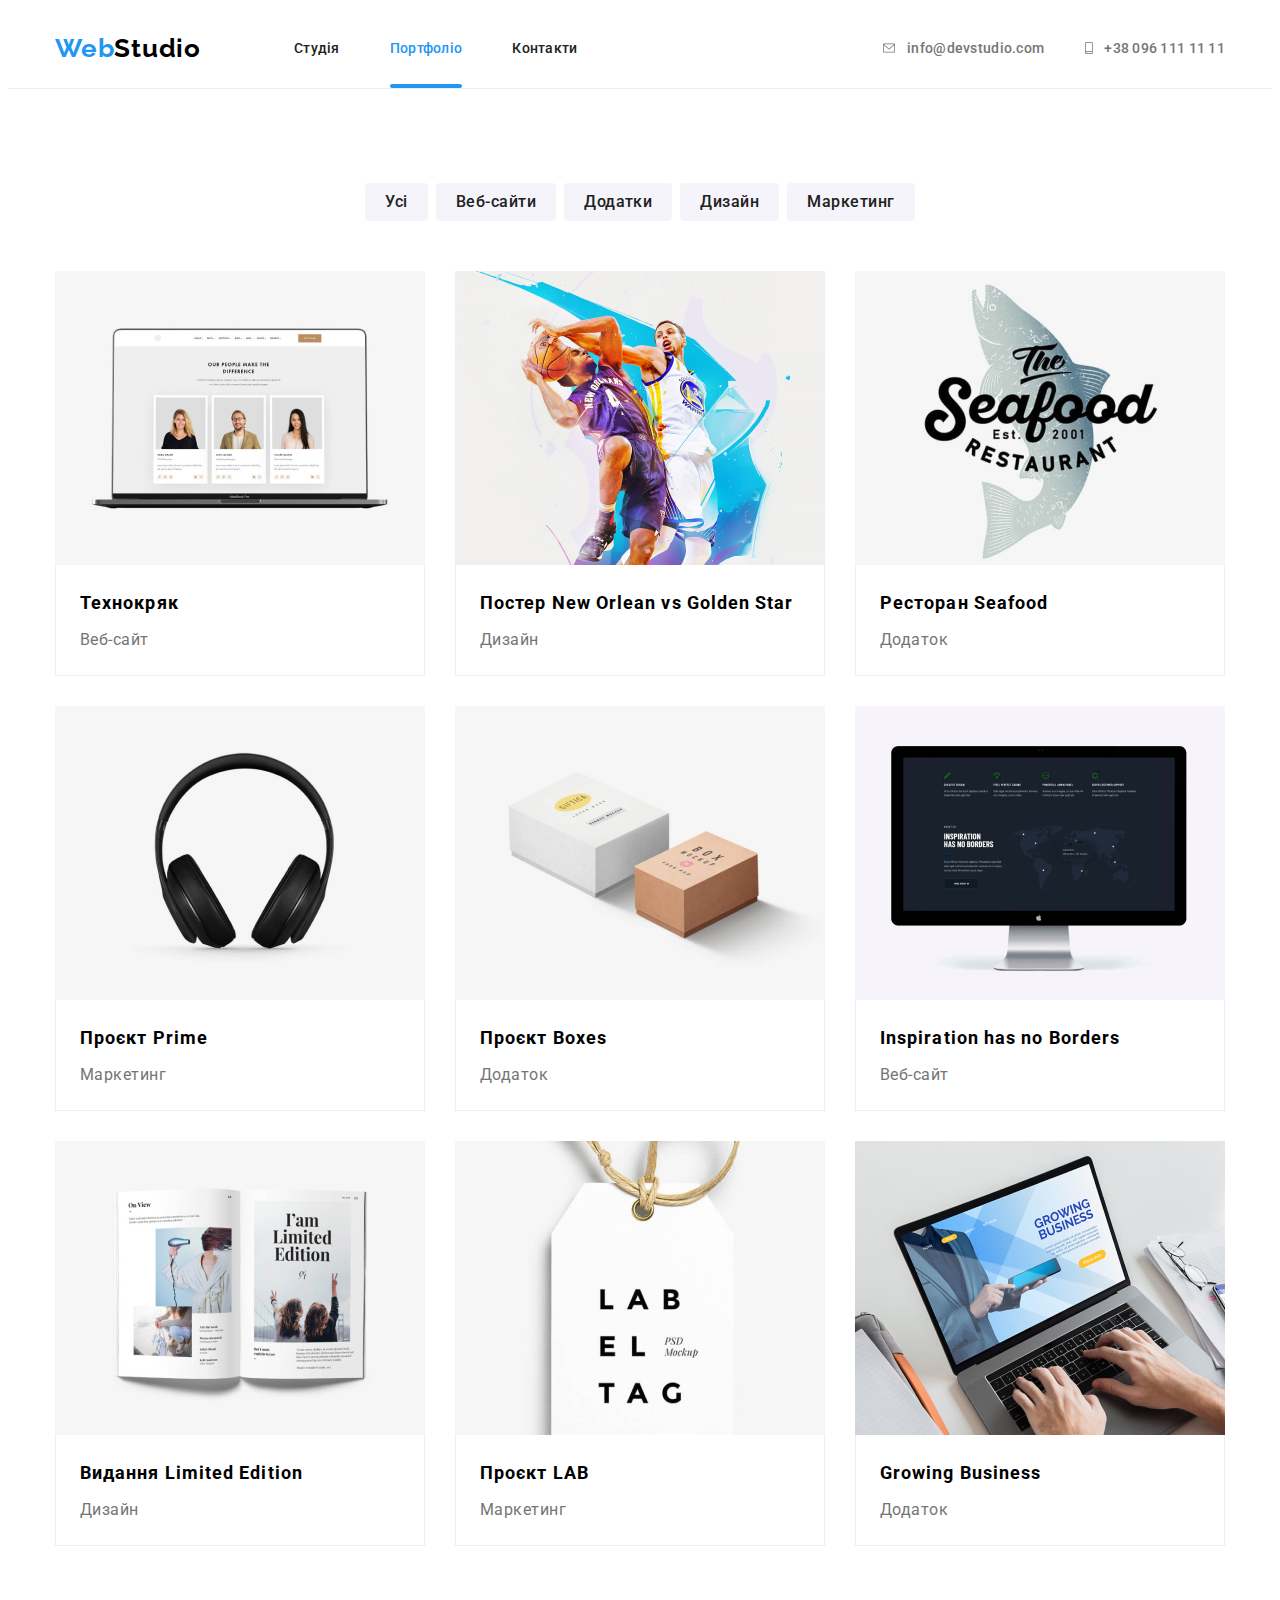
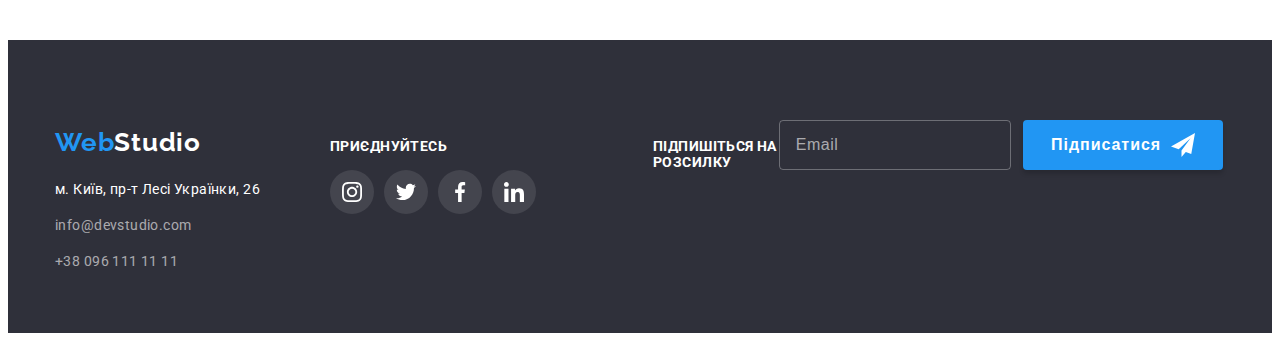
==== portfolio.html @ cd972f79 "Initial commit" ====
<!DOCTYPE html>
<html lang="uk">
  <head>
    <meta charset="UTF-8" />
    <meta name="viewport" content="width=device-width, initial-scale=1.0" />
    <title>Document</title>

    <link rel="preconnect" href="https://fonts.googleapis.com" />
    <link rel="preconnect" href="https://fonts.gstatic.com" crossorigin />
    <link
      href="https://fonts.googleapis.com/css2?family=Raleway:wght@700&family=Roboto:wght@400;500;700;900&display=swap"
      rel="stylesheet"
    />
    <link
      rel="stylesheet"
      href="https://cdnjs.cloudflare.com/ajax/libs/modern-normalize/2.0.0/modern-normalize.min.css"
      integrity="sha512-4xo8blKMVCiXpTaLzQSLSw3KFOVPWhm/TRtuPVc4WG6kUgjH6J03IBuG7JZPkcWMxJ5huwaBpOpnwYElP/m6wg=="
      crossorigin="anonymous"
      referrerpolicy="no-referrer"
    />
    <link rel="stylesheet" href="./css/style.css" />
  </head>
  <body>
    <header class="site-header">
      <div class="container header-container">
        <a class="header-logo" href="#"> <span class="web">Web</span>Studio </a>
        <nav class="nav-menu">
          <ul class="header-ul">
            <li><a class="link" href="./index.html">Студія</a></li>
            <li><a class="link active" href="#">Портфоліо</a></li>
            <li><a class="link" href="#">Контакти</a></li>
          </ul>
        </nav>

        <ul class="header-ul-info">
          <li>
            <a class="link" href="mailto:info@devstudio.com">
              <svg class="link-icon">
                <use href="./img/symbol-defs.svg#envelope"></use>
              </svg>

              info@devstudio.com
            </a>
          </li>
          <li>
            <a class="link" href="tel:+380961111111">
              <svg class="link-icon-smartphone">
                <use href="./img/symbol-defs.svg#smartphone"></use>
              </svg>

              +38 096 111 11 11
            </a>
          </li>
        </ul>
      </div>
    </header>
    <main>
      <section class="portfolio section">
        <div class="container">
          <!-- --------------- filter -------------------------------  -->

          <ul class="btn">
            <li>
              <button type="button" class="filter-btn">Усі</button>
            </li>
            <li>
              <button type="button" class="filter-btn">Веб-сайти</button>
            </li>
            <li>
              <button type="button" class="filter-btn">Додатки</button>
            </li>
            <li>
              <button type="button" class="filter-btn">Дизайн</button>
            </li>
            <li>
              <button type="button" class="filter-btn">Маркетинг</button>
            </li>
          </ul>

          <!-- -------------------- Cards -------------------------------  -->

          <ul class="card-info">
            <li class="card-portfolio">
              <a class="card-link" href="#">
                <div class="visibel">
                  <img
                    src="./img/techno.jpg"
                    alt="Ноутбук з проєктами"
                    width="370"
                    height="294"
                  />
                  <h3 class="visible-item">
                    Ресурс пропонує комплексні пропозиції з різним рівнем
                    функціоналу та сервісів. Все це дозволить відвідувачу
                    отримати вичерпні відомості про компанію чи приватну особу.
                  </h3>
                </div>
                <div class="card-box">
                  <h3 class="card-portfolio__subitle">Технокряк</h3>
                  <p class="card-portfolio__paragraph">Веб-сайт</p>
                </div>
              </a>
            </li>

            <li class="card-portfolio">
              <a class="card-link" href="#">
                <div class="visibel">
                  <img
                    src="img/basket.jpg"
                    alt="Баскетбол"
                    width="370"
                    height="294"
                  />
                  <h3 class="visible-item">
                    Ресурс пропонує комплексні пропозиції з різним рівнем
                    функціоналу та сервісів. Все це дозволить відвідувачу
                    отримати вичерпні відомості про компанію чи приватну особу.
                  </h3>
                </div>
                <div class="card-box">
                  <h3 class="card-portfolio__subitle">
                    Постер New Orlean vs Golden Star
                  </h3>
                  <p class="card-portfolio__paragraph">Дизайн</p>
                </div>
              </a>
            </li>
            <li class="card-portfolio">
              <a class="card-link" href="#">
                <div class="visibel">
                  <img
                    src="img/sea_food.jpg"
                    alt="Риба"
                    width="370"
                    height="294"
                  />
                  <h3 class="visible-item">
                    Ресурс пропонує комплексні пропозиції з різним рівнем
                    функціоналу та сервісів. Все це дозволить відвідувачу
                    отримати вичерпні відомості про компанію чи приватну особу.
                  </h3>
                </div>
                <div class="card-box">
                  <h3 class="card-portfolio__subitle">Ресторан Seafood</h3>
                  <p class="card-portfolio__paragraph">Додаток</p>
                </div>
              </a>
            </li>

            <li class="card-portfolio">
              <a class="card-link" href="#">
                <div class="visibel">
                  <img
                    src="img/headphones.jpg"
                    alt="Навушники"
                    width="370"
                    height="294"
                  />
                  <h3 class="visible-item">
                    Ресурс пропонує комплексні пропозиції з різним рівнем
                    функціоналу та сервісів. Все це дозволить відвідувачу
                    отримати вичерпні відомості про компанію чи приватну особу.
                  </h3>
                </div>
                <div class="card-box">
                  <h3 class="card-portfolio__subitle">Проєкт Prime</h3>
                  <p class="card-portfolio__paragraph">Маркетинг</p>
                </div>
              </a>
            </li>

            <li class="card-portfolio">
              <a class="card-link" href="#">
                <div class="visibel">
                  <img
                    src="img/box.jpg"
                    alt="Коробки"
                    width="370"
                    height="294"
                  />
                  <h3 class="visible-item">
                    Ресурс пропонує комплексні пропозиції з різним рівнем
                    функціоналу та сервісів. Все це дозволить відвідувачу
                    отримати вичерпні відомості про компанію чи приватну особу.
                  </h3>
                </div>
                <div class="card-box">
                  <h3 class="card-portfolio__subitle">Проєкт Boxes</h3>
                  <p class="card-portfolio__paragraph">Додаток</p>
                </div>
              </a>
            </li>

            <li class="card-portfolio">
              <a class="card-link" href="#">
                <div class="visibel">
                  <img
                    src="img/monitor.jpg"
                    alt="Монітор"
                    width="370"
                    height="294"
                  />
                  <h3 class="visible-item">
                    Ресурс пропонує комплексні пропозиції з різним рівнем
                    функціоналу та сервісів. Все це дозволить відвідувачу
                    отримати вичерпні відомості про компанію чи приватну особу.
                  </h3>
                </div>
                <div class="card-box">
                  <h3 class="card-portfolio__subitle">
                    Inspiration has no Borders
                  </h3>
                  <p class="card-portfolio__paragraph">Веб-сайт</p>
                </div>
              </a>
            </li>

            <li class="card-portfolio">
              <a class="card-link" href="#">
                <div class="visibel">
                  <img
                    src="img/book.jpg"
                    alt="Книга"
                    width="370"
                    height="294"
                  />
                  <h3 class="visible-item">
                    Ресурс пропонує комплексні пропозиції з різним рівнем
                    функціоналу та сервісів. Все це дозволить відвідувачу
                    отримати вичерпні відомості про компанію чи приватну особу.
                  </h3>
                </div>
                <div class="card-box">
                  <h3 class="card-portfolio__subitle">
                    Видання Limited Edition
                  </h3>
                  <p class="card-portfolio__paragraph">Дизайн</p>
                </div>
              </a>
            </li>

            <li class="card-portfolio">
              <a class="card-link" href="#">
                <div class="visibel">
                  <img
                    src="img/lab.jpg"
                    alt="Проєкт ЛАБ"
                    width="370"
                    height="294"
                  />
                  <h3 class="visible-item">
                    Ресурс пропонує комплексні пропозиції з різним рівнем
                    функціоналу та сервісів. Все це дозволить відвідувачу
                    отримати вичерпні відомості про компанію чи приватну особу.
                  </h3>
                </div>
                <div class="card-box">
                  <h3 class="card-portfolio__subitle">Проєкт LAB</h3>
                  <p class="card-portfolio__paragraph">Маркетинг</p>
                </div>
              </a>
            </li>

            <li class="card-portfolio">
              <a class="card-link" href="#">
                <div class="visibel">
                  <img
                    src="img/bisnes.jpg"
                    alt="Створюй Бізнес"
                    width="370"
                    height="294"
                  />
                  <h3 class="visible-item">
                    Ресурс пропонує комплексні пропозиції з різним рівнем
                    функціоналу та сервісів. Все це дозволить відвідувачу
                    отримати вичерпні відомості про компанію чи приватну особу.
                  </h3>
                </div>
                <div class="card-box">
                  <h3 class="card-portfolio__subitle">Growing Business</h3>
                  <p class="card-portfolio__paragraph">Додаток</p>
                </div>
              </a>
            </li>
          </ul>
        </div>
      </section>
    </main>
    <!-- -------------- footer --------------  -->
    <footer class="site-footer">
      <div class="container box-footer">
        <div class="footer-addres">
          <a class="footer-logo" href="#"><span class="web">Web</span>Studio</a>
          <address>
            <p class="address">м. Київ, пр-т Лесі Українки, 26</p>
            <ul class="footer-info">
              <li>
                <a class="footer-link" href="mailto:info@devstudio.com"
                  >info@devstudio.com</a
                >
              </li>
              <li>
                <a class="footer-link" href="tel:+380961111111"
                  >+38 096 111 11 11</a
                >
              </li>
            </ul>
          </address>
        </div>
        <div class="icon-link-footer">
          <h3 class="footer-title">приєднуйтесь</h3>
          <ul class="icon-link-footer-ul">
            <li>
              <a href="#" class="web-link-footer">
                <svg class="button-icon-footer">
                  <use href="./img/symbol-defs.svg#instagram-2"></use>
                </svg>
              </a>
            </li>
            <li>
              <a href="#" class="web-link-footer">
                <svg class="button-icon-footer">
                  <use href="./img/symbol-defs.svg#twitter-1"></use>
                </svg>
              </a>
            </li>
            <li>
              <a href="#" class="web-link-footer">
                <svg class="button-icon-footer">
                  <use href="./img/symbol-defs.svg#facebook-1"></use>
                </svg>
              </a>
            </li>
            <li>
              <a href="#" class="web-link-footer">
                <svg class="button-icon-footer">
                  <use href="./img/symbol-defs.svg#linkedin-1"></use>
                </svg>
              </a>
            </li>
          </ul>
        </div>
        <div class="form-in-footer">
          <form action="" class="footer-form">
            <label class="email-footer" for="email-footer"
              >Підпишіться на розсилку</label
            >
            <input
              class="footer-input"
              type="email"
              placeholder="Email"
              name="email"
              id="email-footer"
            />
            <button type="submit" class="footer-button-submit">
              Підписатися
              <svg class="form-footer-icon">
                <use href="./img/icons.svg#icon-send-1"></use>
              </svg>
            </button>
          </form>
        </div>
      </div>
    </footer>
  </body>
</html>
---- css/style.css ----
:root {
  --primary-text-color: #757575;
  --title-text-color: #212121;
  --primary-link-color: #2196f3;
  --primary-white-color: #ffffff;
  --footer-link-color: rgba(255, 255, 255, 0.6);
  --text-logo-accent: #000000;
  --bg-our-team: #f5f4fa;
  --footer-bcg-color: #2f303a;
  --card-portfolio: #eee;
  --header-line: #ececec;
  --icon: #afb1b8;
  --footer-icon: rgba(255, 255, 255, 0.1);
  --label-color: #757575;
}

* {
  box-sizing: border-box;
}

body {
  font-family: 'Roboto', sans-serif;
  color: var(--background-color);
}

/* ------ Auxiliaey Classes -------------- */
.container {
  width: 1200px;
  padding: 0 15px;
  margin: 0 auto;
}

/* --------- new fix ---------- */
.header-container {
  display: flex;
  align-items: center;
}

.banner-container {
  display: flex;
  flex-direction: column;
  justify-content: center;
  align-items: center;
}

.about-container {
  display: flex;
  justify-content: center;
}

.our-work-container {
  display: flex;
  align-items: center;
  justify-content: center;
  flex-direction: column;
}

.our-team-container {
  display: flex;
  flex-direction: column;
  align-items: center;
}

.section {
  padding: 94px 0 94px 0;
}

a {
  color: currentColor;
  text-decoration: none;
  margin: 0;
  padding: 0;
  border: 0;
}

li {
  list-style: none;
}

li:last-child {
  padding-right: 0;
}

img {
  display: block;
}

h1,
h2,
h3,
h4,
h5,
h6,
ul,
p,
li {
  margin: 0;
  padding: 0;
  border: 0;
}

/* ------------- Header ------------- */
.site-header {
  background-color: var(--primary-white-color);
  /* ------------ LAYOUT  IN CLASS---------------  */

  border-bottom: 1px solid var(--header-line);
}

.header-logo {
  font-family: 'Raleway';
  font-size: 26px;
  font-weight: 700;
  text-decoration: none;
  color: var(--text-logo-accent);
  letter-spacing: 0.78px;
  /* ------------ LAYOUT IN CLASS ---------------  */
  margin-right: 93px;
}

.web {
  color: var(--primary-link-color);
  letter-spacing: 0.78px;
}

/* ------ Header Nav ----- */

.nav-menu {
  font-size: 14px;
  font-weight: 500;
  letter-spacing: 0.28px;
}
/* --------- UL li ------------- */
.header-ul,
.header-ul-info {
  display: flex;
}

.header-ul-info {
  margin-left: auto;
}

.header-ul li {
  margin-right: 50px;
}

.header-ul li:last-child,
.header-ul-info li:last-child {
  margin-right: 0px;
}

.header-ul-info li {
  margin-right: 40px;
}

.header-ul-info > link::before {
  content: ' ';
  background-image: url();
}

.nav-menu .link {
  color: var(--title-text-color);
}

.link {
  color: var(--primary-text-color);
  font-weight: 500;
  font-size: 14px;
  letter-spacing: 0.28px;
  padding: 32px 0;
  display: flex;
  align-items: center;
  position: relative;
  transition: color 250ms cubic-bezier(0.4, 0, 0.2, 1);
}

.link-icon {
  width: 16px;
  height: 12px;
  margin-right: 10px;
  fill: currentColor;
}

.link-icon-smartphone {
  width: 10px;
  height: 16px;
  margin-right: 10px;
  fill: currentColor;
  scale: 1.2;
}

.link.active {
  color: var(--primary-link-color);
}

.active::after {
  position: absolute;
  bottom: 0;
  left: 0;
  content: '';
  width: 100%;
  height: 4px;
  background-color: var(--primary-link-color);
  border-radius: 2px;
}

.link:hover,
.link:focus,
.link:active {
  color: var(--primary-link-color);
}

.nav-menu a {
  text-decoration: none;
}

/* -------- Main --------- --------------------------------------------*/
/* ------ Portfolio -------------------------------------------------- */

.portfolio {
  padding: 94px 0;
}

.card-info {
  display: flex;
  flex-wrap: wrap;
}

.card-portfolio {
  margin-right: 30px;
  margin-bottom: 30px;
  width: 370px;
}

.card-link:hover,
.card-link:focus {
  box-shadow: 1px 4px 6px 0px rgba(0, 0, 0, 0.16),
    0px 4px 4px 0px rgba(0, 0, 0, 0.06), 0px 1px 1px 0px rgba(0, 0, 0, 0.12);
}

.card-link {
  display: block;
  position: relative;
  transition: box-shadow 250ms cubic-bezier(0.4, 0, 0.2, 1);
}

.card-portfolio:nth-of-type(3n) {
  margin-right: 0;
}

.card-portfolio:nth-of-type(3n + 1) {
  margin-left: 0;
}

.card-portfolio:nth-last-of-type(-n + 3) {
  margin-bottom: 0;
}

.card-box {
  padding: 20px 24px;
  border: 1px solid var(--card-portfolio);
  border-top: none;
}

.card-portfolio__subitle {
  color: var(--text-logo-accent);
  font-size: 18px;
  font-weight: 700;
  line-height: 2;
  letter-spacing: 1.08px;
  margin-bottom: 4px;
}

.card-portfolio__paragraph {
  color: var(--primary-text-color);
  font-size: 16px;
  line-height: 1.875;
  letter-spacing: 0.48px;
}

.visibel {
  position: relative;
  overflow: hidden;
}

.visibel::before {
  display: inline-block;
  content: '';
  position: absolute;
  width: 100%;
  height: 100%;
  background: rgba(33, 150, 243, 0.9);
  opacity: 0;
  transform: translateY(100%);
  transition: transform 250ms cubic-bezier(0.4, 0, 0.2, 1);
}

.card-link:hover .visibel::before,
.card-link:focus .visibel::before,
.card-link:hover .visible-item,
.card-link:focus .visible-item {
  opacity: 1;
  transform: translateY(0);
}

.visible-item {
  position: absolute;
  bottom: 63px;
  left: 24px;
  right: 24px;
  color: var(--primary-white-color);
  font-size: 18px;
  font-weight: 400;
  line-height: 1.555;
  letter-spacing: 0.54px;
  opacity: 0;
  transform: translateY(100%);
  transition: transform 250ms cubic-bezier(0.4, 0, 0.2, 1);
}

/* ------section filter ----- */

.btn {
  display: flex;
  justify-content: center;
  margin-bottom: 50px;
}

.btn li {
  margin-right: 8px;
}

.btn li:last-child {
  margin-right: 0;
}

.filter-btn {
  border-radius: 4px;
  background-color: var(--bg-our-team);
  font-family: 'Roboto';
  font-size: 16px;
  font-weight: 500;
  line-height: 1.625;
  letter-spacing: 0.48px;
  color: var(--title-text-color);
  border: none;
  cursor: pointer;
  padding: 6px 20px;
  transition: background-color 250ms cubic-bezier(0.4, 0, 0.2, 1),
    box-shadow 250ms cubic-bezier(0.4, 0, 0.2, 1),
    color 250ms cubic-bezier(0.4, 0, 0.2, 1);
}

.filter-btn:active,
.filter-btn:hover,
.filter-btn:focus {
  background: var(--primary-link-color);
  color: var(--primary-white-color);
  box-shadow: 0px 2px 2px 0px rgba(0, 0, 0, 0.12);
}

/* ------------ Studio -------------------- */
/* -------------- section banner -------- */

.banner {
  background-image: linear-gradient(
      to right,
      rgba(47, 48, 58, 0.4),
      rgba(47, 48, 58, 0.4)
    ),
    url(../img/bg_img.jpg);
  background-size: cover;
  background-position: center;
  /* ------------ LAYOUT IN CLASS ---------------  */
  max-width: 1600px;
  height: 600px;
  padding: 200px 0;
  text-align: center;
  margin: 0 auto;
}

.banner-titel {
  font-size: 44px;
  font-weight: 900;
  color: var(--primary-white-color);
  text-transform: uppercase;
  line-height: 1.36;
  letter-spacing: 2.64px;
  width: 696px;
  margin: 0 auto 30px auto;
}

.banner-btn {
  border-radius: 4px;
  background: var(--primary-link-color);
  box-shadow: 0px 4px 4px 0px rgba(0, 0, 0, 0.15);
  font-family: 'Roboto';
  font-style: normal;
  font-size: 16px;
  font-weight: 700;
  line-height: 1.875;
  letter-spacing: 0.96px;
  color: var(--primary-white-color);
  border: none;
  cursor: pointer;
  padding: 10px 32px 10px 32px;
}

/* ------------ modal-window --------- */

.backdrop.is-hidden {
  opacity: 0;
  pointer-events: none;
  visibility: hidden;
}

.backdrop {
  position: fixed;
  top: 0;
  left: 0;
  width: 100%;
  height: 100%;
  background: rgba(0, 0, 0, 0.2);
  opacity: 1;
  transition: opacity 250ms cubic-bezier(0.4, 0, 0.2, 1),
    visibility 250ms cubic-bezier(0.4, 0, 0.2, 1);
  z-index: 1;
}

.backdrop.is-hidden .modal-window {
  transform: translate(-50%, -50%) scale(0.7);
}

.modal-window {
  position: absolute;
  top: 50%;
  left: 50%;
  width: 528px;
  border-radius: 4px;
  background: #fff;
  box-shadow: 0px 2px 1px 0px rgba(0, 0, 0, 0.2),
    0px 1px 1px 0px rgba(0, 0, 0, 0.14), 0px 1px 3px 0px rgba(0, 0, 0, 0.12);
  transform: translate(-50%, -50%) scale(1);
  transition: transform 250ms cubic-bezier(0.4, 0, 0.2, 1);
}

.modal-icon {
  width: 18px;
  height: 18px;
  fill: currentColor;
}

.button-modal {
  position: absolute;
  top: 8px;
  left: 485px;
  width: 30px;
  height: 30px;
  border-radius: 50%;
  border-color: #0000001a;
  background-color: white;
  cursor: pointer;
}

.button-modal:hover::before,
.button-modal:focus::before,
.button-modal:hover::after,
.button-modal:focus::after {
  border: 1px solid var(--primary-link-color);
}

.button-modal::before {
  content: '';
  display: inline-block;

  height: 16px;
  border: 1px solid black;
  transform: rotate(45deg);
  position: absolute;
  top: 17%;
  left: 45%;
  transition: border 250ms cubic-bezier(0.4, 0, 0.2, 1);
}

.button-modal::after {
  content: '';
  position: absolute;
  display: inline-block;
  border: 1px solid black;
  height: 16px;
  transform: rotate(-45deg);
  top: 17%;
  left: 45%;
  transition: border 250ms cubic-bezier(0.4, 0, 0.2, 1);
}

/* ------------------ FORM --------------------------- */
.modal-window-form {
  padding: 40px 40px;
}

.form-input {
  margin-top: 4px;
  padding: 9.5px 38px;
  width: 100%;
  border-radius: 4px;
  border: 1px solid rgba(33, 33, 33, 0.2);
  transition: outline 250ms cubic-bezier(0.4, 0, 0.2, 1),
    border 250ms cubic-bezier(0.4, 0, 0.2, 1);
}

.modal-window-form textarea::placeholder {
  color: rgba(117, 117, 117, 0.5);
  font-size: 12px;
  font-weight: 400;
  letter-spacing: 0.12px;
}

.form-input:focus {
  outline: 1px solid var(--primary-link-color);
}

.form-input:focus ~ .form-icon {
  fill: #2196f3;
}

.form__title {
  margin-bottom: 12px;
  color: var(--text-logo-accent);
  text-align: center;
  font-size: 20px;
  font-weight: 700;
  letter-spacing: 0.6px;
}

.form-groop {
  margin-bottom: 10px;
  position: relative;
  max-height: 58px;
}

.form-btn-submit {
  text-align: center;
}

.form-label {
  color: #757575;
  font-size: 12px;
  font-weight: 400;
  letter-spacing: 0.12px;
  margin-bottom: 4px;
}

.form-label-checkbox {
  color: #757575;
  font-size: 14px;
  font-weight: 400;
  line-height: 1.171;
  letter-spacing: 0.42px;
  display: flex;
  justify-content: center;
  align-items: center;
}

.text-area {
  margin-bottom: 20px;
  max-height: 138px;
}

.check {
  margin-bottom: 30px;
}

.form-textarea {
  margin-top: 4px;
  width: 448px;
  height: 120px;
  border-radius: 4px;
  border: 1px solid rgba(33, 33, 33, 0.2);
  resize: none;
  padding: 12px 16px;
}

.form-textarea:focus {
  outline: 1px solid var(--primary-link-color);
}

.form-button {
  width: 200px;
  height: 50px;
  padding: 10px 52px;
  border-radius: 4px;
  border: none;
  background: var(--primary-link-color);
  box-shadow: 0px 4px 4px 0px rgba(0, 0, 0, 0.15);
  color: #fff;
  text-align: center;
  font-size: 16px;
  font-weight: 700;
  line-height: 1.875;
  letter-spacing: 0.96px;
  cursor: pointer;
  transition: background-color 250ms cubic-bezier(0.4, 0, 0.2, 1);
}

.form-button:focus,
.form-button:hover {
  background-color: rgba(24, 140, 232, 1);
}

.agreement {
  color: var(--primary-link-color);
  font-size: 14px;
  font-weight: 400;
  line-height: 24px;
  letter-spacing: 0.42px;
  text-decoration-line: underline;
  margin-left: 4px;
}

.form-icon {
  position: absolute;
  left: 20px;
  top: 43px;
  transform: translate(-50%, -50%);
  display: inline-block;
  width: 18px;
  height: 18px;
}

.form-checkbox {
  --webkit-appearance: none;
  --moz-appearance: none;
  appearance: none;
}

.form-checkbox:focus + .chek-icon {
  border: 2px solid var(--primary-link-color);
}

.form-checkbox:checked + .chek-icon {
  fill: var(--primary-link-color);
  border: none;
}

.chek-icon {
  width: 16px;
  height: 15px;
  fill: var(--primary-white-color);
  stroke: var(--primary-white-color);
  border-radius: 4px;
  border: 2px solid rgba(33, 33, 33, 1);
  margin-right: 7px;
  transition: border 250ms cubic-bezier(0.4, 0, 0.2, 1),
    fill 250ms cubic-bezier(0.4, 0, 0.2, 1);
}

/* --------- section about ------- */

.about {
  background-color: var(--primary-white-color);
  padding-bottom: 0;
}

.about-info {
  display: flex;
}

.about-info li {
  margin-right: 30px;
}

.about-li {
  width: 270px;
}

.box-icon {
  height: 120px;
  display: flex;
  justify-content: center;
  align-items: center;
  margin-bottom: 30px;
  background-color: var(--bg-our-team);
  border-radius: 4px;
}

.about-icon {
  width: 70px;
  height: 70px;
}

.about-info li:last-child {
  margin-right: 0;
}

.about-subtitle {
  color: var(--title-text-color);
  font-size: 14px;
  font-weight: 700;
  letter-spacing: 0.42px;
  text-transform: uppercase;
  margin-bottom: 10px;
}

.about-paragraph {
  color: var(--primary-text-color);
  font-size: 14px;
  line-height: 1.71;
  letter-spacing: 0.42px;
}

/* ------------our-work -----------  */

.our-work-info {
  display: flex;
}

.our-work-info li {
  margin-right: 30px;
  position: relative;
}

.our-work-info li:last-child {
  margin-right: 0px;
}

.our-work__title {
  color: var(--title-text-color);
  font-size: 36px;
  font-weight: 700;
  letter-spacing: 1.08px;
  margin-bottom: 50px;
  text-align: center;
}

.our-work_rectangle-above-img {
  background: rgba(47, 48, 58, 0.8);
  height: 70px;
  position: absolute;
  width: 100%;
  bottom: 0;
}

.our-work__title-rectangle {
  color: var(--primary-white-color);
  text-align: center;
  font-size: 14px;
  font-weight: 700;
  letter-spacing: 0.42px;
  text-transform: uppercase;
  margin-top: 27px;
}
/* ----------- our team ----------- */

.our-team {
  background: var(--bg-our-team);
}

.our-team-info {
  display: flex;
}

.our-team__title {
  font-size: 36px;
  font-weight: 700;
  letter-spacing: 1.08px;
  margin-bottom: 50px;
  text-align: center;
}

.our-team-info > .card {
  margin-right: 30px;
}

.our-team-info li:last-child {
  margin-right: 0px;
}

.our-team__subtitle {
  font-size: 16px;
  font-weight: 500;
  letter-spacing: 0.48px;
  margin-bottom: 10px;
}

.our-team__paragraph {
  font-size: 16px;
  letter-spacing: 0.48px;
  color: var(--primary-text-color);
}

.card {
  background: var(--primary-white-color);
  box-shadow: 0px 2px 1px 0px rgba(0, 0, 0, 0.2),
    0px 1px 1px 0px rgba(0, 0, 0, 0.14), 0px 1px 3px 0px rgba(0, 0, 0, 0.12);
  width: 270px;

  border-radius: 0px 0px 4px 4px;
  text-align: center;
}

.icon-link {
  display: flex;
  justify-content: center;
  align-items: center;
  margin-top: 16px;
}

.icon-link > li {
  margin-right: 10px;
  width: 44px;
  height: 44px;
  border-radius: 50%;
  display: flex;
  align-items: center;
  justify-content: center;
}

.icon-link li:last-child {
  margin-right: 0px;
}

.web-link {
  display: flex;
  justify-content: center;
  align-items: center;
  width: 100%;
  height: 100%;
  border-radius: 50%;
  color: var(--icon);
  transition: background-color 250ms cubic-bezier(0.4, 0, 0.2, 1),
    color 250ms cubic-bezier(0.4, 0, 0.2, 1);
}

.web-link:hover,
.web-link:focus {
  background-color: var(--primary-link-color);
}

.web-link:hover > .button-icon,
.web-link:focus > .button-icon {
  fill: #ffffff;
}

.button-icon {
  width: 20px;
  height: 20px;
  fill: currentColor;
  transition: fill 250ms cubic-bezier(0.4, 0, 0.2, 1);
}

.box-title {
  padding: 30px 0px 30px 0px;
}

/* --------------- our clients -------------  */

.our-clients {
  display: flex;
}

.our-clients > li {
  width: 170px;
  height: 92px;
  margin-right: 30px;
}

.our-clients li:last-child {
  margin-right: 0px;
}

.our-clients-link:hover,
.our-clients-link:focus {
  border-color: var(--primary-link-color);
}

.our-clients-link {
  display: flex;
  width: 100%;
  height: 100%;
  justify-content: center;
  align-items: center;
  border-radius: 4px;
  border: 1px solid var(--icon);
  transition: border 250ms cubic-bezier(0.4, 0, 0.2, 1);
}

.our-clients-link:hover > .our-clients-icon,
.our-clients-link:focus > .our-clients-icon {
  fill: var(--primary-link-color);
}

.our-clients-icon {
  width: 106px;
  height: 60px;
  fill: var(--icon);
  transition: fill 250ms cubic-bezier(0.4, 0, 0.2, 1);
}

.m-icon {
  scale: 1.5;
}

/* ------------ footer ------------- */

.site-footer {
  background: var(--footer-bcg-color);
  padding: 60px 0;
}

.footer-logo {
  font-family: 'Raleway';
  font-size: 26px;
  font-weight: 700;
  text-decoration: none;
  color: var(--text-logo-accent);
  letter-spacing: 0.78px;
  color: var(--primary-white-color);
  margin-bottom: 20px;
  display: block;
}

.address {
  color: var(--primary-white-color);
  font-size: 14px;
  line-height: 1.71429;
  font-family: 'Roboto';
  letter-spacing: 0.42px;
  font-style: normal;
  margin-bottom: 12px;
}

.footer-link {
  color: var(--footer-link-color);
  font-size: 14px;
  line-height: 1.71429;
  letter-spacing: 0.42px;
  font-family: 'Roboto';
  font-style: normal;
  transition: color 250ms cubic-bezier(0.4, 0, 0.2, 1);
}

.footer-addres {
  margin-right: 70px;
}

.footer-info li {
  margin-bottom: 12px;
}

.footer-info li:last-child {
  margin-bottom: 0px;
}

.footer-link:hover,
.footer-link:focus {
  color: var(--primary-link-color);
}

.icon-link-footer {
  width: 206px;
}

.footer-title {
  color: var(--primary-white-color);
  font-size: 14px;
  font-weight: 700;
  letter-spacing: 0.42px;
  text-transform: uppercase;
}

.box-footer {
  display: flex;
  align-items: baseline;
}

.icon-link-footer-ul {
  display: flex;
  margin-top: 16px;
}

.icon-link-footer-ul > li {
  margin-right: 10px;
  width: 44px;
  height: 44px;
  border-radius: 50%;
  display: flex;
  align-items: center;
  justify-content: center;
}

.icon-link-footer-ul li:last-child {
  margin-right: 0px;
}

.web-link-footer {
  display: flex;
  justify-content: center;
  align-items: center;
  width: 100%;
  height: 100%;
  border-radius: 50%;
  color: var(--icon);
  background-color: var(--footer-icon);
  transition: background-color 250ms cubic-bezier(0.4, 0, 0.2, 1);
}

.web-link-footer:hover,
.web-link-footer:focus {
  background-color: var(--primary-link-color);
}

.button-icon-footer {
  width: 20px;
  height: 20px;
  fill: var(--primary-white-color);
}

/* ----------- footer-form ----------------- */

.footer-button-submit {
  width: 200px;
  height: 50px;
  padding: 10px 62px 10px 28px;
  border-radius: 4px;
  border: none;
  background: var(--primary-link-color);
  box-shadow: 0px 4px 4px 0px rgba(0, 0, 0, 0.15);
  color: #fff;
  text-align: center;
  font-size: 16px;
  font-weight: 700;
  line-height: 1.875;
  letter-spacing: 0.96px;
  cursor: pointer;
  position: relative;
  margin-left: 12px;
}

.form-in-footer {
  margin-left: 117px;
}

.footer-form {
  width: 570px;
  display: flex;
  align-items: end;
}

.footer-input {
  padding: 15px 16px;
  margin-top: 20px;
  width: 358px;
  color: var(--primary-white-color);
  height: 50px;
  background-color: inherit;
  border-radius: 4px;
  border: 1px solid rgba(255, 255, 255, 0.3);
  transition: outline 250ms cubic-bezier(0.4, 0, 0.2, 1),
    border 250ms cubic-bezier(0.4, 0, 0.2, 1);
}

.footer-input::placeholder {
  color: rgba(255, 255, 255, 0.6);
  font-size: 16px;
  font-weight: 400;
  line-height: 1.25;
  letter-spacing: 0.48px;
}

.footer-input:focus {
  border: 1px solid var(--primary-link-color);
}

.email-footer {
  color: var(--primary-white-color);
  font-size: 14px;
  font-weight: 700;
  letter-spacing: 0.42px;
  text-transform: uppercase;
}

.form-footer-icon {
  position: absolute;
  top: 13px;
  right: 28px;
  width: 24px;
  height: 24px;
}
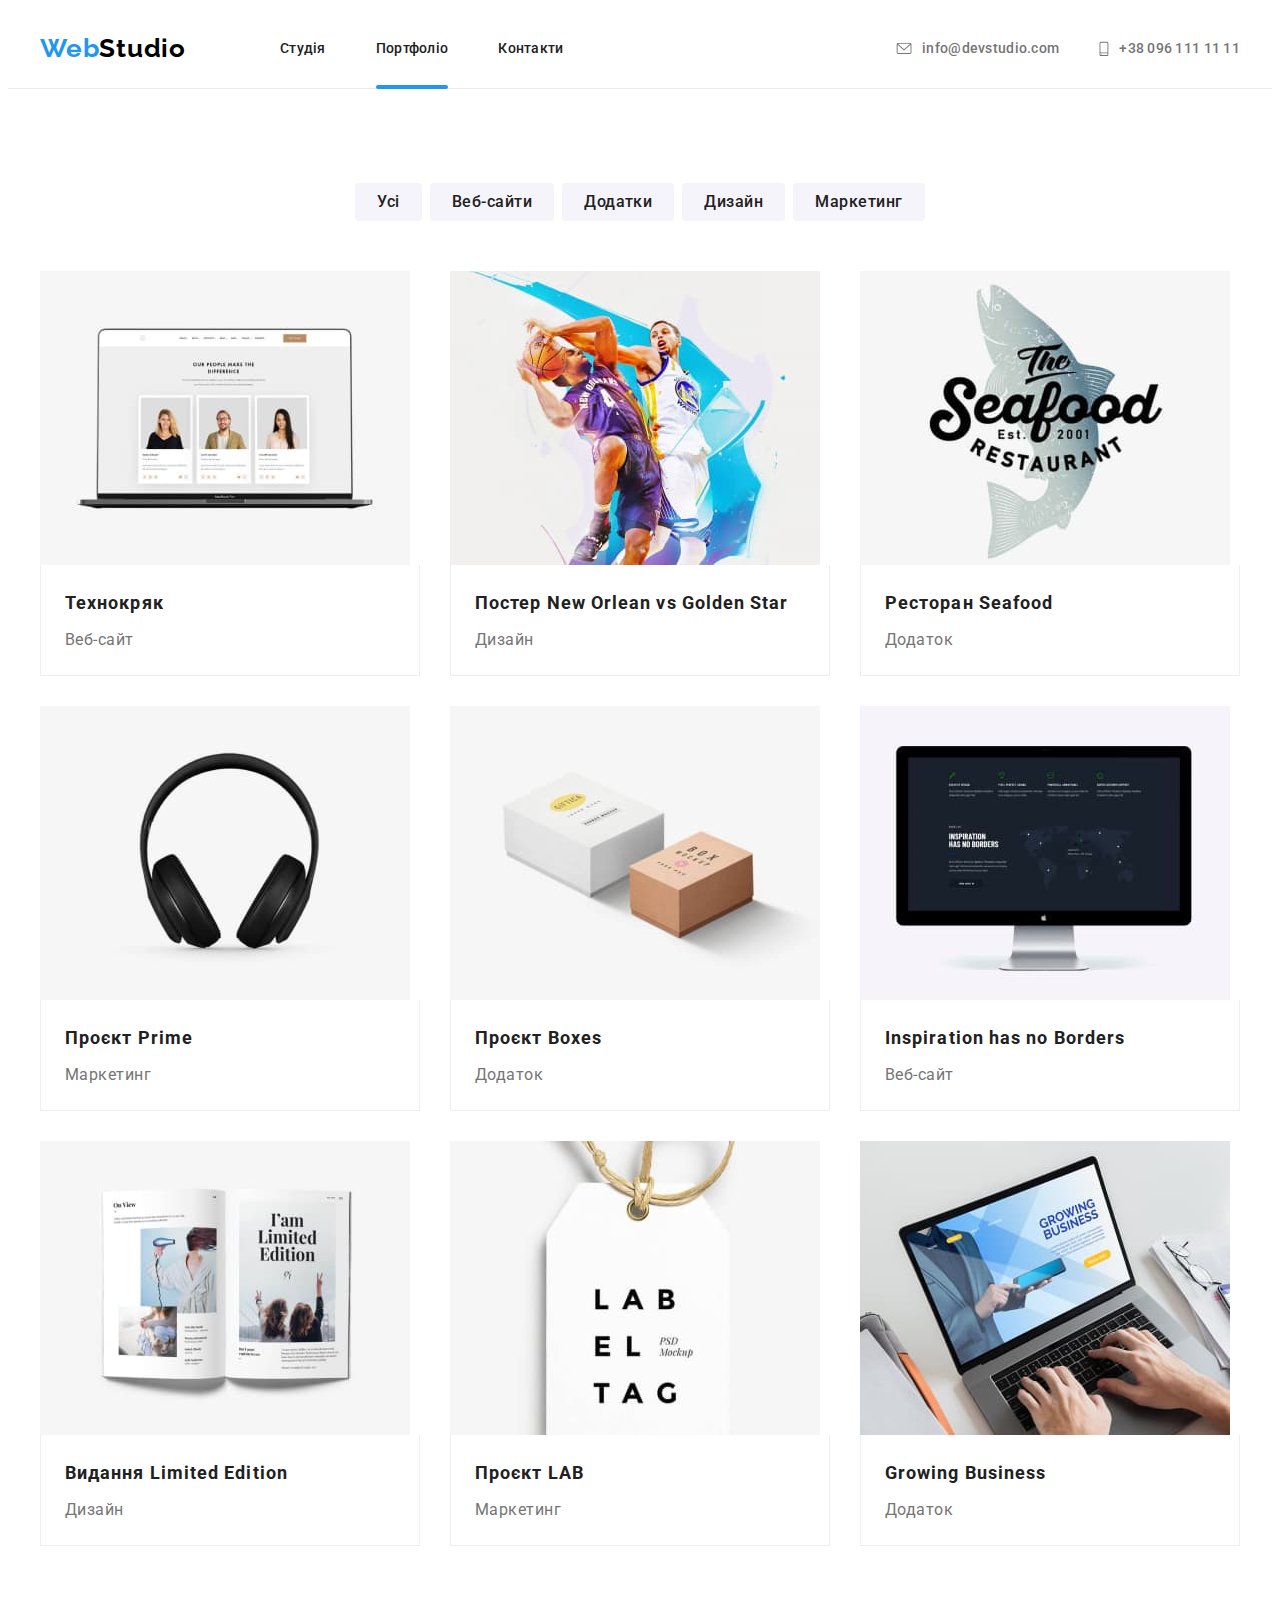
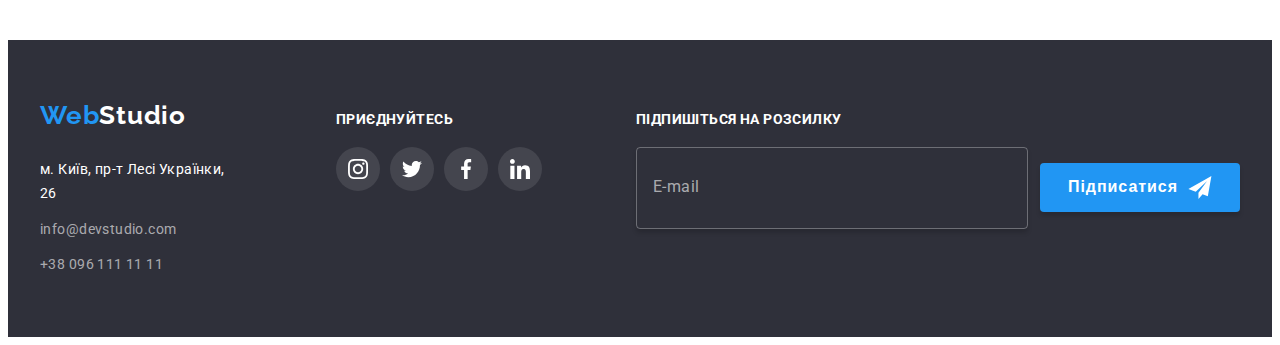
==== commit cb56e464: "rebild project" ====
--- a/portfolio.html
+++ b/portfolio.html
@@ -1,366 +1,308 @@
 <!DOCTYPE html>
 <html lang="uk">
-  <head>
-    <meta charset="UTF-8" />
-    <meta name="viewport" content="width=device-width, initial-scale=1.0" />
-    <title>Document</title>
-
-    <link rel="preconnect" href="https://fonts.googleapis.com" />
-    <link rel="preconnect" href="https://fonts.gstatic.com" crossorigin />
+
+<head>
+    <meta charset="UTF-8">
+    <meta name="viewport" content="width=device-width, initial-scale=1.0">
+    <title>Портфоліо</title>
+    <link rel="preconnect" href="https://fonts.googleapis.com">
+    <link rel="preconnect" href="https://fonts.gstatic.com" crossorigin>
     <link
-      href="https://fonts.googleapis.com/css2?family=Raleway:wght@700&family=Roboto:wght@400;500;700;900&display=swap"
-      rel="stylesheet"
-    />
-    <link
-      rel="stylesheet"
-      href="https://cdnjs.cloudflare.com/ajax/libs/modern-normalize/2.0.0/modern-normalize.min.css"
-      integrity="sha512-4xo8blKMVCiXpTaLzQSLSw3KFOVPWhm/TRtuPVc4WG6kUgjH6J03IBuG7JZPkcWMxJ5huwaBpOpnwYElP/m6wg=="
-      crossorigin="anonymous"
-      referrerpolicy="no-referrer"
-    />
-    <link rel="stylesheet" href="./css/style.css" />
-  </head>
-  <body>
-    <header class="site-header">
-      <div class="container header-container">
-        <a class="header-logo" href="#"> <span class="web">Web</span>Studio </a>
-        <nav class="nav-menu">
-          <ul class="header-ul">
-            <li><a class="link" href="./index.html">Студія</a></li>
-            <li><a class="link active" href="#">Портфоліо</a></li>
-            <li><a class="link" href="#">Контакти</a></li>
-          </ul>
-        </nav>
-
-        <ul class="header-ul-info">
-          <li>
-            <a class="link" href="mailto:info@devstudio.com">
-              <svg class="link-icon">
-                <use href="./img/symbol-defs.svg#envelope"></use>
-              </svg>
-
-              info@devstudio.com
-            </a>
-          </li>
-          <li>
-            <a class="link" href="tel:+380961111111">
-              <svg class="link-icon-smartphone">
-                <use href="./img/symbol-defs.svg#smartphone"></use>
-              </svg>
-
-              +38 096 111 11 11
-            </a>
-          </li>
-        </ul>
-      </div>
+        href="https://fonts.googleapis.com/css2?family=Raleway:wght@700&family=Roboto:wght@400;500;700;900&display=swap"
+        rel="stylesheet">
+    <link rel="stylesheet" href="https://cdnjs.cloudflare.com/ajax/libs/modern-normalize/2.0.0/modern-normalize.min.css"
+        integrity="sha512-4xo8blKMVCiXpTaLzQSLSw3KFOVPWhm/TRtuPVc4WG6kUgjH6J03IBuG7JZPkcWMxJ5huwaBpOpnwYElP/m6wg=="
+        crossorigin="anonymous" referrerpolicy="no-referrer" />
+    <link rel="stylesheet" href="./css/main.min.css" />
+</head>
+
+<body>
+    <!-- Header -->
+    <header class="header">
+        <div class="container navigatoin">
+            <nav class="nav">
+                <a href="index.html" rel="_self" class="link logo">Web<span class="logo__black">Studio</span></a>
+                <ul class="list nav-list">
+                    <li class="nav__item"> <a href="index.html" class="nav-list__link link">Студія</a> </li>
+                    <li class="nav__item"> <a href="portfolio.html" rel="_self" class="nav-list__link link current">Портфоліо</a>
+                    </li>
+                    <li class="nav__item"> <a href="" class="nav-list__link link">Контакти</a> </li>
+                </ul>
+            </nav>
+            <ul class="contact-list list">
+                <li class="contact__mail">
+                    <a href=" mailto:info@devstudio.com" class="contact link">
+                        <svg class="contact__icon" width="16" height="12">
+                            <use href="./images/sprite.svg#icon-mail"></use>
+                        </svg>
+                        info@devstudio.com</a>
+                </li>
+                <li class="contact__tel">
+                    <a href="tel:+380961111111" class="contact link">
+                        <svg class="contact__icon" width="10" height="15">
+                            <use href="./images/sprite.svg#icon-phone"></use>
+                        </svg>
+                        +38 096 111 11 11</a>
+                </li>
+            </ul>
+        </div>
     </header>
     <main>
-      <section class="portfolio section">
-        <div class="container">
-          <!-- --------------- filter -------------------------------  -->
-
-          <ul class="btn">
-            <li>
-              <button type="button" class="filter-btn">Усі</button>
-            </li>
-            <li>
-              <button type="button" class="filter-btn">Веб-сайти</button>
-            </li>
-            <li>
-              <button type="button" class="filter-btn">Додатки</button>
-            </li>
-            <li>
-              <button type="button" class="filter-btn">Дизайн</button>
-            </li>
-            <li>
-              <button type="button" class="filter-btn">Маркетинг</button>
-            </li>
-          </ul>
-
-          <!-- -------------------- Cards -------------------------------  -->
-
-          <ul class="card-info">
-            <li class="card-portfolio">
-              <a class="card-link" href="#">
-                <div class="visibel">
-                  <img
-                    src="./img/techno.jpg"
-                    alt="Ноутбук з проєктами"
-                    width="370"
-                    height="294"
-                  />
-                  <h3 class="visible-item">
-                    Ресурс пропонує комплексні пропозиції з різним рівнем
-                    функціоналу та сервісів. Все це дозволить відвідувачу
-                    отримати вичерпні відомості про компанію чи приватну особу.
-                  </h3>
-                </div>
-                <div class="card-box">
-                  <h3 class="card-portfolio__subitle">Технокряк</h3>
-                  <p class="card-portfolio__paragraph">Веб-сайт</p>
-                </div>
-              </a>
-            </li>
-
-            <li class="card-portfolio">
-              <a class="card-link" href="#">
-                <div class="visibel">
-                  <img
-                    src="img/basket.jpg"
-                    alt="Баскетбол"
-                    width="370"
-                    height="294"
-                  />
-                  <h3 class="visible-item">
-                    Ресурс пропонує комплексні пропозиції з різним рівнем
-                    функціоналу та сервісів. Все це дозволить відвідувачу
-                    отримати вичерпні відомості про компанію чи приватну особу.
-                  </h3>
-                </div>
-                <div class="card-box">
-                  <h3 class="card-portfolio__subitle">
-                    Постер New Orlean vs Golden Star
-                  </h3>
-                  <p class="card-portfolio__paragraph">Дизайн</p>
-                </div>
-              </a>
-            </li>
-            <li class="card-portfolio">
-              <a class="card-link" href="#">
-                <div class="visibel">
-                  <img
-                    src="img/sea_food.jpg"
-                    alt="Риба"
-                    width="370"
-                    height="294"
-                  />
-                  <h3 class="visible-item">
-                    Ресурс пропонує комплексні пропозиції з різним рівнем
-                    функціоналу та сервісів. Все це дозволить відвідувачу
-                    отримати вичерпні відомості про компанію чи приватну особу.
-                  </h3>
-                </div>
-                <div class="card-box">
-                  <h3 class="card-portfolio__subitle">Ресторан Seafood</h3>
-                  <p class="card-portfolio__paragraph">Додаток</p>
-                </div>
-              </a>
-            </li>
-
-            <li class="card-portfolio">
-              <a class="card-link" href="#">
-                <div class="visibel">
-                  <img
-                    src="img/headphones.jpg"
-                    alt="Навушники"
-                    width="370"
-                    height="294"
-                  />
-                  <h3 class="visible-item">
-                    Ресурс пропонує комплексні пропозиції з різним рівнем
-                    функціоналу та сервісів. Все це дозволить відвідувачу
-                    отримати вичерпні відомості про компанію чи приватну особу.
-                  </h3>
-                </div>
-                <div class="card-box">
-                  <h3 class="card-portfolio__subitle">Проєкт Prime</h3>
-                  <p class="card-portfolio__paragraph">Маркетинг</p>
-                </div>
-              </a>
-            </li>
-
-            <li class="card-portfolio">
-              <a class="card-link" href="#">
-                <div class="visibel">
-                  <img
-                    src="img/box.jpg"
-                    alt="Коробки"
-                    width="370"
-                    height="294"
-                  />
-                  <h3 class="visible-item">
-                    Ресурс пропонує комплексні пропозиції з різним рівнем
-                    функціоналу та сервісів. Все це дозволить відвідувачу
-                    отримати вичерпні відомості про компанію чи приватну особу.
-                  </h3>
-                </div>
-                <div class="card-box">
-                  <h3 class="card-portfolio__subitle">Проєкт Boxes</h3>
-                  <p class="card-portfolio__paragraph">Додаток</p>
-                </div>
-              </a>
-            </li>
-
-            <li class="card-portfolio">
-              <a class="card-link" href="#">
-                <div class="visibel">
-                  <img
-                    src="img/monitor.jpg"
-                    alt="Монітор"
-                    width="370"
-                    height="294"
-                  />
-                  <h3 class="visible-item">
-                    Ресурс пропонує комплексні пропозиції з різним рівнем
-                    функціоналу та сервісів. Все це дозволить відвідувачу
-                    отримати вичерпні відомості про компанію чи приватну особу.
-                  </h3>
-                </div>
-                <div class="card-box">
-                  <h3 class="card-portfolio__subitle">
-                    Inspiration has no Borders
-                  </h3>
-                  <p class="card-portfolio__paragraph">Веб-сайт</p>
-                </div>
-              </a>
-            </li>
-
-            <li class="card-portfolio">
-              <a class="card-link" href="#">
-                <div class="visibel">
-                  <img
-                    src="img/book.jpg"
-                    alt="Книга"
-                    width="370"
-                    height="294"
-                  />
-                  <h3 class="visible-item">
-                    Ресурс пропонує комплексні пропозиції з різним рівнем
-                    функціоналу та сервісів. Все це дозволить відвідувачу
-                    отримати вичерпні відомості про компанію чи приватну особу.
-                  </h3>
-                </div>
-                <div class="card-box">
-                  <h3 class="card-portfolio__subitle">
-                    Видання Limited Edition
-                  </h3>
-                  <p class="card-portfolio__paragraph">Дизайн</p>
-                </div>
-              </a>
-            </li>
-
-            <li class="card-portfolio">
-              <a class="card-link" href="#">
-                <div class="visibel">
-                  <img
-                    src="img/lab.jpg"
-                    alt="Проєкт ЛАБ"
-                    width="370"
-                    height="294"
-                  />
-                  <h3 class="visible-item">
-                    Ресурс пропонує комплексні пропозиції з різним рівнем
-                    функціоналу та сервісів. Все це дозволить відвідувачу
-                    отримати вичерпні відомості про компанію чи приватну особу.
-                  </h3>
-                </div>
-                <div class="card-box">
-                  <h3 class="card-portfolio__subitle">Проєкт LAB</h3>
-                  <p class="card-portfolio__paragraph">Маркетинг</p>
-                </div>
-              </a>
-            </li>
-
-            <li class="card-portfolio">
-              <a class="card-link" href="#">
-                <div class="visibel">
-                  <img
-                    src="img/bisnes.jpg"
-                    alt="Створюй Бізнес"
-                    width="370"
-                    height="294"
-                  />
-                  <h3 class="visible-item">
-                    Ресурс пропонує комплексні пропозиції з різним рівнем
-                    функціоналу та сервісів. Все це дозволить відвідувачу
-                    отримати вичерпні відомості про компанію чи приватну особу.
-                  </h3>
-                </div>
-                <div class="card-box">
-                  <h3 class="card-portfolio__subitle">Growing Business</h3>
-                  <p class="card-portfolio__paragraph">Додаток</p>
-                </div>
-              </a>
-            </li>
-          </ul>
+
+            <section class="portfolio">
+                <div class="container">
+                    <h1 class="portfolio__title">Наші роботи</h1>
+
+                <!--Filter-->
+                <ul class="filter-list list">
+                    <li class="filter__item">
+                        <button type="button" class="filter__btn">Усі</button>
+                    </li>
+                    <li class="filter__item">
+                        <button type="button" class="filter__btn">Веб-сайти</button>
+                    </li>
+                    <li class="filter__item">
+                        <button type="button" class="filter__btn">Додатки</button>
+                    </li>
+                    <li class="filter__item">
+                        <button type="button" class="filter__btn">Дизайн</button>
+                    </li>
+                    <li class="filter__item">
+                        <button type="button" class="filter__btn">Маркетинг</button>
+                    </li>
+                </ul>
+
+                <!--Our work-->
+                <ul class="work list">
+                    <li class="work__item">
+                        <a class="work__link link" href="">
+                            <div class="card-thumb">
+                                <div class="overlay">
+                                        <p class="overlay__text">Ресурс пропонує комплексні пропозиції з різним рівнем функціоналу та сервісів. Все це дозволить відвідувачу отримати
+                                        вичерпні відомості про компанію чи приватну особу.</p>
+                                    </div>
+                                    <img class="work__img" src="images/portfolio/tehnokriak.jpg" alt="vebsite" width="370" height="294">
+                            </div>
+                            <div class="work__name">
+                                <h2 class="work__title">Технокряк</h2>
+                                <p class="type__work">Веб-сайт</p>
+                            </div>
+                        </a>
+                    </li>
+
+                    <li class="work__item">
+                        <a class="work__link link" href="">
+                            <div class="card-thumb">
+                                <div class="overlay">
+                                        <p class="overlay__text">Ресурс пропонує комплексні пропозиції з різним рівнем функціоналу та сервісів. Все це дозволить відвідувачу отримати
+                                        вичерпні відомості про компанію чи приватну особу.</p>
+                                    </div>
+                                <img class="work__img" src="images/portfolio/posret-no-vs-gs.jpg"
+                                    alt="basketball team poster" width="370" height="294">
+                            </div>
+                            <div class="work__name">
+                                <h2 class="work__title">Постер New Orlean vs Golden Star</h2>
+                                <p class="type__work">Дизайн</p>
+                            </div>
+                        </a>
+                    </li>
+
+                    <li class="work__item">
+                        <a class="work__link link" href="">
+                            <div class="card-thumb">
+                                <div class="overlay">
+                                        <p class="overlay__text">Ресурс пропонує комплексні пропозиції з різним рівнем функціоналу та сервісів. Все це дозволить відвідувачу отримати
+                                        вичерпні відомості про компанію чи приватну особу.</p>
+                                    </div>
+                                <img class="work__img" src="images/portfolio/restaurant.jpg" alt="restaurant Seafood"
+                                    width="370" height="294">
+                            </div>
+                            <div class="work__name">
+                                <h2 class="work__title">Ресторан Seafood</h2>
+                                <p class="type__work">Додаток</p>
+                            </div>
+                        </a>
+                    </li>
+
+                    <li class="work__item">
+                        <a class="work__link link" href="">
+                            <div class="card-thumb">
+                                <div class="overlay">
+                                        <p class="overlay__text">Ресурс пропонує комплексні пропозиції з різним рівнем функціоналу та сервісів. Все це дозволить відвідувачу отримати
+                                        вичерпні відомості про компанію чи приватну особу.</p>
+                                    </div>
+                                <img class="work__img" src="images/portfolio/project-prime.jpg" alt="headphone project"
+                                    width="370" height="294">
+                            </div>
+                            <div class="work__name">
+                                <h2 class="work__title">Проєкт Prime</h2>
+                                <p class="type__work">Маркетинг</p>
+                            </div>
+                        </a>
+                    </li>
+
+
+                    <li class="work__item">
+                        <a class="work__link link" href="">
+                            <div class="card-thumb">
+                                <div class="overlay">
+                                        <p class="overlay__text">Ресурс пропонує комплексні пропозиції з різним рівнем функціоналу та сервісів. Все це дозволить відвідувачу отримати
+                                        вичерпні відомості про компанію чи приватну особу.</p>
+                                    </div>
+                                <img class="work__img" src="images/portfolio/project-boxes.jpg" alt="boxes project"
+                                    width="370" height="294">
+                            </div>
+                            <div class="work__name">
+                                <h2 class="work__title">Проєкт Boxes</h2>
+                                <p class="type__work">Додаток</p>
+                            </div>
+                        </a>
+                    </li>
+
+
+                    <li class="work__item">
+                        <a class="work__link link" href="">
+                            <div class="card-thumb">
+                                <div class="overlay">
+                                        <p class="overlay__text">Ресурс пропонує комплексні пропозиції з різним рівнем функціоналу та сервісів. Все це дозволить відвідувачу отримати
+                                        вичерпні відомості про компанію чи приватну особу.</p>
+                                    </div>
+                                <img class="work__img" src="images/portfolio/inspiraton.jpg" alt="vebsite" width="370"
+                                    height="294">
+                            </div>
+                            <div class="work__name">
+                                <h2 class="work__title">Inspiration has no Borders</h2>
+                                <p class="type__work">Веб-сайт</p>
+                            </div>
+                        </a>
+                    </li>
+
+                    <li class="work__item">
+                        <a class="work__link link" href="">
+                            <div class="card-thumb">
+                                <div class="overlay">
+                                        <p class="overlay__text">Ресурс пропонує комплексні пропозиції з різним рівнем функціоналу та сервісів. Все це дозволить відвідувачу отримати
+                                        вичерпні відомості про компанію чи приватну особу.</p>
+                                    </div>
+                                <img class="work__img" src="images/portfolio/vidannia-le.jpg" alt="book" width="370"
+                                    height="294">
+                            </div>
+                            <div class="work__name">
+                                <h2 class="work__title">Видання Limited Edition</h2>
+                                <p class="type__work">Дизайн</p>
+                            </div>
+                        </a>
+                    </li>
+
+                    <li class="work__item">
+                        <a class="work__link link" href="">
+                            <div class="card-thumb">
+                                <div class="overlay">
+                                        <p class="overlay__text">Ресурс пропонує комплексні пропозиції з різним рівнем функціоналу та сервісів. Все це дозволить відвідувачу отримати
+                                        вичерпні відомості про компанію чи приватну особу.</p>
+                                    </div>
+                                <img class="work__img" src="images/portfolio/project-lab.jpg" alt="label" width="370"
+                                    height="294">
+                            </div>
+                            <div class="work__name">
+                                <h2 class="work__title">Проєкт LAB</h2>
+                                <p class="type__work">Маркетинг</p>
+                            </div>
+                        </a>
+                    </li>
+
+                    <li class="work__item">
+                        <a class="work__link link" href="">
+                            <div class="card-thumb">
+                                <div class="overlay">
+                                        <p class="overlay__text">Ресурс пропонує комплексні пропозиції з різним рівнем функціоналу та сервісів. Все це дозволить відвідувачу отримати
+                                        вичерпні відомості про компанію чи приватну особу.</p>
+                                    </div>
+                                <img class="work__img" src="images/portfolio/growing-business.jpg" alt="program"
+                                    width="370" height="294">
+                            </div>
+                            <div class="work__name">
+                                <h2 class="work__title">Growing Business</h2>
+                                <p class="type__work">Додаток</p>
+                            </div>
+                        </a>
+                    </li>
+                </ul>
+            </div>
+        </section>
+    </main>
+
+    <!--Footer-->
+    <footer class="footer">
+        <div class="container footer__container">
+            <div class="">
+                <a href="index.html" rel="_self" class="link logo">Web<span class="logo__white">Studio</span></a>
+                <address class="address">
+                    <ul class="address__list list">
+                        <li class="address__item">
+                            <a class="address__link link" href="https://goo.gl/maps/TfK9JgmZnGoNyCuA9" target="_blank"
+                                rel="noopener noreferrer">м. Київ, пр-т Лесі Українки, 26</a>
+                        </li>
+                        <li class="address__item">
+                            <a class="address-cont__link link" href="mailto:info@devstudio.com">info@devstudio.com</a>
+                        </li>
+                        <li class="address__item">
+                            <a class="address-cont__link link" href="tel:+380961111111">+38 096 111 11 11</a>
+                        </li>
+                    </ul>
+                </address>
+            </div>
+            <div class="socials-box">
+                <h3 class="socials-box__title third-title">Приєднуйтесь</h3>
+                <ul class="socials__list--dark list">
+                    <li class="socials__item--dark">
+                        <a class="socials__link--dark link" href="" target="_blank" rel="noopener noreferrer"
+                            aria-label="іконка instagram">
+                            <svg class="socials__icon--dark" width="20" height="20">
+                                <use href="./images/sprite.svg#icon-instagram"></use>
+                            </svg>
+                        </a>
+                    </li>
+                    <li class="sociali__item--dark">
+                        <a class="socials__link--dark link" href="" target="_blank" rel="noopener noreferrer"
+                            aria-label="іконка twitter">
+                            <svg class="socials__icon--dark" width="20" height="20">
+                                <use href="./images/sprite.svg#icon-twitter"></use>
+                            </svg>
+                        </a>
+                    </li>
+                    <li class="sociali__item--dark">
+                        <a class="socials__link--dark link" href="" target="_blank" rel="noopener noreferrer"
+                            aria-label="іконка facebook">
+                            <svg class="socials__icon--dark" width="20" height="20">
+                                <use href="./images/sprite.svg#icon-facebook"></use>
+                            </svg>
+                        </a>
+                    </li>
+                    <li class="sociali__item--dark">
+                        <a class="socials__link--dark link" href="" target="_blank" rel="noopener noreferrer"
+                            aria-label="іконка linkedin">
+                            <svg class="socials__icon--dark" width="20" height="20">
+                                <use href="./images/sprite.svg#icon-linkedin"></use>
+                            </svg>
+                        </a>
+                    </li>
+                </ul>
+            </div>
+            <div class="subscribe">
+                <h3 class="subscribe__title third-title">Підпишіться на розсилку</h3>
+                <form class="subscribe__form">
+                    <input class="subscribe__email" type="email" name="footer-email" id="footer_email" placeholder="E-mail"
+                        required>
+                    <button class="subscribe__btn" type="submit">Підписатися
+                        <svg class="subscribe__icon" width="24" height="24">
+                            <use href="./images/sprite.svg#icon-send"></use>
+                        </svg>
+                    </button>
+                </form>
+            </div>
         </div>
-      </section>
-    </main>
-    <!-- -------------- footer --------------  -->
-    <footer class="site-footer">
-      <div class="container box-footer">
-        <div class="footer-addres">
-          <a class="footer-logo" href="#"><span class="web">Web</span>Studio</a>
-          <address>
-            <p class="address">м. Київ, пр-т Лесі Українки, 26</p>
-            <ul class="footer-info">
-              <li>
-                <a class="footer-link" href="mailto:info@devstudio.com"
-                  >info@devstudio.com</a
-                >
-              </li>
-              <li>
-                <a class="footer-link" href="tel:+380961111111"
-                  >+38 096 111 11 11</a
-                >
-              </li>
-            </ul>
-          </address>
-        </div>
-        <div class="icon-link-footer">
-          <h3 class="footer-title">приєднуйтесь</h3>
-          <ul class="icon-link-footer-ul">
-            <li>
-              <a href="#" class="web-link-footer">
-                <svg class="button-icon-footer">
-                  <use href="./img/symbol-defs.svg#instagram-2"></use>
-                </svg>
-              </a>
-            </li>
-            <li>
-              <a href="#" class="web-link-footer">
-                <svg class="button-icon-footer">
-                  <use href="./img/symbol-defs.svg#twitter-1"></use>
-                </svg>
-              </a>
-            </li>
-            <li>
-              <a href="#" class="web-link-footer">
-                <svg class="button-icon-footer">
-                  <use href="./img/symbol-defs.svg#facebook-1"></use>
-                </svg>
-              </a>
-            </li>
-            <li>
-              <a href="#" class="web-link-footer">
-                <svg class="button-icon-footer">
-                  <use href="./img/symbol-defs.svg#linkedin-1"></use>
-                </svg>
-              </a>
-            </li>
-          </ul>
-        </div>
-        <div class="form-in-footer">
-          <form action="" class="footer-form">
-            <label class="email-footer" for="email-footer"
-              >Підпишіться на розсилку</label
-            >
-            <input
-              class="footer-input"
-              type="email"
-              placeholder="Email"
-              name="email"
-              id="email-footer"
-            />
-            <button type="submit" class="footer-button-submit">
-              Підписатися
-              <svg class="form-footer-icon">
-                <use href="./img/icons.svg#icon-send-1"></use>
-              </svg>
-            </button>
-          </form>
-        </div>
-      </div>
     </footer>
-  </body>
-</html>
+</body>
+
+</html>--- a/css/main.min.css
+++ b/css/main.min.css
@@ -0,0 +1 @@
+:root{--accent-color: #2196F3;--main-text-color: #212121;--primary-text-color: #757575;--primary-white-color: #FFFFFF;--main-font-family: "Roboto", sans-serif;--logo-font-family: "Raleway", sans-serif;--team-card-shadow: 0px 2px 1px 0px rgba(0, 0, 0, 0.20), 0px 1px 1px 0px rgba(0, 0, 0, 0.14), 0px 1px 3px 0px rgba(0, 0, 0, 0.12);--filter-buttom-shadow: 0px 2px 2px 0px rgba(0, 0, 0, 0.12), 0px 1px 2px 0px rgba(0, 0, 0, 0.08), 0px 3px 1px 0px rgba(0, 0, 0, 0.10);--primary-translate: 250ms cubic-bezier(0.4, 0, 0.2, 1)}.visually-hidden{position:absolute;width:1px;height:1px;margin:-1px;border:0;padding:0;white-space:nowrap;-webkit-clip-path:inset(100%);clip-path:inset(100%);clip:rect(0 0 0 0);overflow:hidden}body{color:var(--main-text-color);font-family:var(--main-font-family)}.logo{color:var(--accent-color);font-family:var(--logo-font-family);font-size:26px;font-weight:700;line-height:normal;letter-spacing:.78px}.logo__black{color:#000}.logo__white{color:var(--primary-white-color)}.secondary-title{text-align:center;font-size:36px;font-weight:700;line-height:normal;letter-spacing:1.08px}.third-title{font-size:14px;font-weight:700;line-height:normal;letter-spacing:.42px;text-transform:uppercase}.current{color:var(--accent-color)}.current::after{content:"";position:absolute;display:block;width:100%;height:4px;bottom:0;left:0;background-color:var(--accent-color);border-radius:4px;margin-bottom:-1px}h1,h2,h3,h4{margin-bottom:0;margin-top:0}ul{margin-bottom:0;margin-top:0;padding-left:0}p{margin-bottom:0;margin-top:0}img{display:block;max-width:100%;height:auto}address{font-style:normal}.list{list-style:none}.link{text-decoration:none}.container{margin:0;margin-left:auto;margin-right:auto;width:1200px;padding-left:15px;padding-right:15px}.socials{display:-webkit-box;display:-ms-flexbox;display:flex;-webkit-box-align:center;-ms-flex-align:center;align-items:center;-webkit-box-pack:center;-ms-flex-pack:center;justify-content:center;gap:10px}.socials__link{display:-webkit-box;display:-ms-flexbox;display:flex;-webkit-box-align:center;-ms-flex-align:center;align-items:center;-webkit-box-pack:center;-ms-flex-pack:center;justify-content:center;width:44px;height:44px;background-color:var(--primary-white-color);border-radius:50%;-webkit-transition:background-color var(--primary-translate);transition:background-color var(--primary-translate)}.socials__link:hover,.socials__link:focus{background-color:var(--accent-color)}.socials__link--dark{display:-webkit-box;display:-ms-flexbox;display:flex;-webkit-box-align:center;-ms-flex-align:center;align-items:center;-webkit-box-pack:center;-ms-flex-pack:center;justify-content:center;width:44px;height:44px;background-color:rgba(255,255,255,.1);border-radius:50%;-webkit-transition:background-color var(--primary-translate);transition:background-color var(--primary-translate)}.socials__link--dark:hover,.socials__link--dark:focus{background-color:var(--accent-color)}.socials__icon{fill:#afb1b8;-webkit-transition:fill var(--primary-translate);transition:fill var(--primary-translate)}.socials__link:focus .socials__icon,.socials__link:hover .socials__icon{fill:var(--primary-white-color)}.socials__icon--dark{fill:var(--primary-white-color)}.socials-box{margin-left:94px}.socials-box__title{color:var(--primary-white-color);margin-top:0px}.socials__list--dark{display:-webkit-box;display:-ms-flexbox;display:flex;gap:10px;margin-top:20px}.backdrop{z-index:1;position:fixed;top:0;left:0;width:100%;height:100%;background-color:rgba(0,0,0,.2);-webkit-transition:opacity var(--primary-translate),visibility var(--primary-translate),-webkit-transform var(--primary-translate);transition:opacity var(--primary-translate),visibility var(--primary-translate),-webkit-transform var(--primary-translate);transition:opacity var(--primary-translate),visibility var(--primary-translate),transform var(--primary-translate);transition:opacity var(--primary-translate),visibility var(--primary-translate),transform var(--primary-translate),-webkit-transform var(--primary-translate)}.is-hidden{opacity:0;pointer-events:none;visibility:hidden}.modal{position:absolute;top:50%;left:50%;-webkit-transform:translate(-50%, -50%);transform:translate(-50%, -50%);background-color:var(--primary-white-color);width:528px;border-radius:4px;-webkit-transition:opacity 300ms ease-in-out,-webkit-transform 300ms ease-in-out;transition:opacity 300ms ease-in-out,-webkit-transform 300ms ease-in-out;transition:transform 300ms ease-in-out,opacity 300ms ease-in-out;transition:transform 300ms ease-in-out,opacity 300ms ease-in-out,-webkit-transform 300ms ease-in-out}.backdrop.is-hidden .modal{-webkit-transform:translate(-50%, -50%) scale(0.4);transform:translate(-50%, -50%) scale(0.4);opacity:0}.backdrop .modal{-webkit-transform:translate(-50%, -50%) scale(1);transform:translate(-50%, -50%) scale(1);opacity:1}.modal__close-btn{position:absolute;top:8px;right:8px;display:-webkit-box;display:-ms-flexbox;display:flex;-webkit-box-align:center;-ms-flex-align:center;align-items:center;-webkit-box-pack:center;-ms-flex-pack:center;justify-content:center;padding:0;cursor:pointer;border-color:rgba(0,0,0,.1);border-radius:50%;background-color:rgba(0,0,0,0);width:30px;height:30px;-webkit-transition:fill var(--primary-translate);transition:fill var(--primary-translate)}.modal__fill{padding:40px;color:var(--primary-text-color);font-size:12px;font-weight:400;letter-spacing:.12px;margin:0}.modal__text{color:var(--main-text-color);text-align:center;font-family:var(--main-font-family);font-size:20px;font-style:normal;font-weight:700;line-height:normal;letter-spacing:.6px;margin:0;padding:0;margin-bottom:12px}.modal__label{position:relative;display:-webkit-box;display:-ms-flexbox;display:flex;-webkit-box-orient:vertical;-webkit-box-direction:normal;-ms-flex-direction:column;flex-direction:column;color:#757575;font-size:12px;font-weight:400;letter-spacing:.12px;margin-bottom:10px}.modal__input{width:448px;height:40px;padding:0;padding-left:42px;margin:0;border-radius:4px;border:1px solid rgba(33,33,33,.2);-webkit-transition:border var(--primary-translate);transition:border var(--primary-translate);outline:none}.modal__input:hover,.modal__input:focus,.modal__input:active{border-color:var(--accent-color);cursor:pointer}.close-btn__svg{fill:#000;-webkit-transition:fill var(--primary-translate);transition:fill var(--primary-translate)}.close-btn__svg:hover,.close-btn__svg:focus,.close-btn__svg:active{fill:var(--accent-color);-webkit-transition:fill var(--primary-translate);transition:fill var(--primary-translate)}.label{margin-bottom:4px;display:block;font-size:12px}.checkbox-label{display:block;font-size:12px}.comment{display:-webkit-box;display:-ms-flexbox;display:flex;-webkit-box-orient:vertical;-webkit-box-direction:normal;-ms-flex-direction:column;flex-direction:column}.comment::-webkit-input-placeholder{color:rgba(117,117,117,.5);font-family:var(--main-font-family);font-size:12px;font-style:normal;font-weight:400;line-height:normal;letter-spacing:.12px}.comment::-moz-placeholder{color:rgba(117,117,117,.5);font-family:var(--main-font-family);font-size:12px;font-style:normal;font-weight:400;line-height:normal;letter-spacing:.12px}.comment:-ms-input-placeholder{color:rgba(117,117,117,.5);font-family:var(--main-font-family);font-size:12px;font-style:normal;font-weight:400;line-height:normal;letter-spacing:.12px}.comment::-ms-input-placeholder{color:rgba(117,117,117,.5);font-family:var(--main-font-family);font-size:12px;font-style:normal;font-weight:400;line-height:normal;letter-spacing:.12px}.comment::placeholder{color:rgba(117,117,117,.5);font-family:var(--main-font-family);font-size:12px;font-style:normal;font-weight:400;line-height:normal;letter-spacing:.12px}.modal__icon{fill:var(--main-text-color);position:absolute;top:50%;left:12px;bottom:0;display:-webkit-box;display:-ms-flexbox;display:flex;-webkit-transition:fill var(--primary-translate);transition:fill var(--primary-translate)}.modal__input:hover+.modal__icon,.modal__input:focus+.modal__icon,.modal__input:active+.modal__icon{fill:var(--accent-color)}.comment__text{width:448px;height:120px;resize:none;padding:12px 16px;margin:0;border-radius:4px;border:1px solid rgba(33,33,33,.2);color:var(--main-text-color);font-size:14px;-webkit-transition:border-color var(--primary-translate);transition:border-color var(--primary-translate);outline:none}.comment__text:hover,.comment__text:focus,.comment__text:active{border-color:var(--accent-color);cursor:pointer}.agree{font-family:Roboto;font-size:14px;font-style:normal;font-weight:400;line-height:1.7}.agree__link{color:var(--accent-color);font-family:var(--main-font-family);font-size:14px;font-style:normal;font-weight:400;line-height:24px;letter-spacing:.42px;text-decoration-line:underline;-webkit-transition-property:color var(--primary-translate);transition-property:color var(--primary-translate)}.modal__checkbox{display:-webkit-box;display:-ms-flexbox;display:flex;-webkit-box-align:center;-ms-flex-align:center;align-items:center;-webkit-box-pack:center;-ms-flex-pack:center;justify-content:center;gap:8px;margin:20px 0 30px 0;padding:0}.modal__checkbox--custom{width:16px;height:15px;display:-webkit-box;display:-ms-flexbox;display:flex;-webkit-box-align:center;-ms-flex-align:center;align-items:center;-webkit-box-pack:center;-ms-flex-pack:center;justify-content:center;border:2px solid var(--main-text-color);border-radius:2px;-webkit-transition:border-color var(--primary-translate),background-color var(--primary-translate);transition:border-color var(--primary-translate),background-color var(--primary-translate)}.modal__checkbox--custom:hover,.modal__checkbox--custom:focus,.modal__checkbox--custom:active{border-color:var(--accent-color)}.checkbox:checked+.modal__checkbox--custom{background-color:var(--accent-color);border:var(--accent-color)}.checkbox__icon--check{opacity:0;-webkit-transform:opacity var(--primary-translate);transform:opacity var(--primary-translate);fill:var(--primary-white-color)}.checkbox:checked+.modal__checkbox--custom .checkbox__icon--check{opacity:1}.submit-btn{color:var(--primary-white-color);border-radius:4px;border:none;background-color:var(--accent-color);-webkit-box-shadow:0px 4px 4px 0px rgba(0,0,0,.15);box-shadow:0px 4px 4px 0px rgba(0,0,0,.15);padding:10px 52px;text-align:center;font-family:var(--main-font-family);font-size:16px;font-style:normal;font-weight:700;line-height:1.8;letter-spacing:.96px;display:-webkit-box;display:-ms-flexbox;display:flex;-webkit-box-pack:center;-ms-flex-pack:center;justify-content:center;-webkit-box-align:center;-ms-flex-align:center;align-items:center;margin:auto;cursor:pointer;-webkit-transition:background-color var(--primary-translate);transition:background-color var(--primary-translate)}.submit-btn:hover,.submit-btn:active,.submit-btn:focus{background-color:#188ce8;-webkit-box-shadow:0px 4px 4px rgba(0,0,0,.15);box-shadow:0px 4px 4px rgba(0,0,0,.15)}.filter-list{display:-webkit-box;display:-ms-flexbox;display:flex;gap:8px;-webkit-box-pack:center;-ms-flex-pack:center;justify-content:center}.filter__item{display:inline;-webkit-box-align:center;-ms-flex-align:center;align-items:center}.filter__btn{color:var(--main-text-color);text-align:center;font-family:var(--main-font-family);font-size:16px;font-weight:500;line-height:1.62;letter-spacing:.48px;background:#f5f4fa;border:none;cursor:pointer;padding:6px 22px;border-radius:4px;-webkit-transition:color var(--primary-translate),background-color var(--primary-translate),-webkit-box-shadow var(--primary-translate);transition:color var(--primary-translate),background-color var(--primary-translate),-webkit-box-shadow var(--primary-translate);transition:color var(--primary-translate),background-color var(--primary-translate),box-shadow var(--primary-translate);transition:color var(--primary-translate),background-color var(--primary-translate),box-shadow var(--primary-translate),-webkit-box-shadow var(--primary-translate)}.filter__btn:active .filter__btn:focus,.filter__btn:hover{background-color:var(--accent-color);color:var(--primary-white-color);-webkit-box-shadow:var(--filter-buttom-shadow);box-shadow:var(--filter-buttom-shadow)}.overlay{position:absolute;padding:63px 24px;background:rgba(33,150,243,.9);top:1px;left:0;width:100%;height:100%;-webkit-transform:translatey(100%);transform:translatey(100%);-webkit-transition:-webkit-transform var(--primary-translate);transition:-webkit-transform var(--primary-translate);transition:transform var(--primary-translate);transition:transform var(--primary-translate), -webkit-transform var(--primary-translate);-webkit-transition-duration:250ms;transition-duration:250ms}.overlay__text{color:var(--primary-white-color);font-family:var(--main-font-family);font-size:18px;font-style:normal;font-weight:400;line-height:1.55;letter-spacing:.54px}.work__link:hover .overlay{-webkit-transform:translatey(0);transform:translatey(0)}.subscribe{margin-left:94px}.subscribe__title{margin-top:0;margin-bottom:20px;color:var(--primary-white-color)}.subscribe__form{display:-webkit-inline-box;display:-ms-inline-flexbox;display:inline-flex;-webkit-box-align:center;-ms-flex-align:center;align-items:center;-webkit-box-pack:center;-ms-flex-pack:center;justify-content:center;margin:0;padding:0}.subscribe__email{width:358px;height:50px;background:rgba(33,150,243,0);-webkit-box-shadow:0px 4px 4px 0px rgba(0,0,0,.15);box-shadow:0px 4px 4px 0px rgba(0,0,0,.15);border-radius:4px;border:1px solid rgba(255,255,255,.3);padding:15px 16px;color:var(--primary-white-color);-webkit-transition:border var(--primary-translate);transition:border var(--primary-translate);display:-webkit-box;display:-ms-flexbox;display:flex;-webkit-box-align:center;-ms-flex-align:center;align-items:center;margin-right:12px}.subscribe__email::-webkit-input-placeholder{color:rgba(255,255,255,.6);font-family:var(--main-font-family);font-size:16px;font-style:normal;font-weight:400;line-height:1.3;letter-spacing:.48px}.subscribe__email::-moz-placeholder{color:rgba(255,255,255,.6);font-family:var(--main-font-family);font-size:16px;font-style:normal;font-weight:400;line-height:1.3;letter-spacing:.48px}.subscribe__email:-ms-input-placeholder{color:rgba(255,255,255,.6);font-family:var(--main-font-family);font-size:16px;font-style:normal;font-weight:400;line-height:1.3;letter-spacing:.48px}.subscribe__email::-ms-input-placeholder{color:rgba(255,255,255,.6);font-family:var(--main-font-family);font-size:16px;font-style:normal;font-weight:400;line-height:1.3;letter-spacing:.48px}.subscribe__email::placeholder{color:rgba(255,255,255,.6);font-family:var(--main-font-family);font-size:16px;font-style:normal;font-weight:400;line-height:1.3;letter-spacing:.48px}.subscribe__btn{font-size:16px;font-style:normal;font-weight:700;line-height:1.8;letter-spacing:.96px;color:var(--primary-white-color);background-color:var(--accent-color);border-radius:4px;border:none;-webkit-box-shadow:0px 4px 4px 0px rgba(0,0,0,.15);box-shadow:0px 4px 4px 0px rgba(0,0,0,.15);padding:10px 28px;cursor:pointer;display:-webkit-box;display:-ms-flexbox;display:flex;-webkit-box-pack:center;-ms-flex-pack:center;justify-content:center;-webkit-box-align:center;-ms-flex-align:center;align-items:center;gap:10px;fill:var(--primary-white-color);-webkit-transition:background-color var(--primary-translate);transition:background-color var(--primary-translate)}.subscribe__btn:hover,.subscribe__btn:focus,.subscribe__btn:active{background-color:var(--accent-color);-webkit-box-shadow:0px 4px 4px rgba(0,0,0,.15);box-shadow:0px 4px 4px rgba(0,0,0,.15)}.header{padding:0;border-bottom:1px solid #ececec}.navigatoin{display:-webkit-box;display:-ms-flexbox;display:flex;-webkit-box-align:center;-ms-flex-align:center;align-items:center}.nav{display:-webkit-box;display:-ms-flexbox;display:flex;-webkit-box-align:center;-ms-flex-align:center;align-items:center}.nav-list{margin-left:94px;display:-webkit-box;display:-ms-flexbox;display:flex}.nav__item{position:relative}.nav__item:not(:last-child){margin-right:50px}.nav-list__link{color:var(--main-text-color);font-family:var(--main-font-family);font-size:14px;font-weight:500;line-height:normal;letter-spacing:.28px;margin:0;padding-top:32px;padding-bottom:32px;display:block;-webkit-transition:color var(--primary-translate);transition:color var(--primary-translate)}.nav-list__link:focus,.nav-list__link:hover{color:var(--accent-color)}.contact-list{display:-webkit-box;display:-ms-flexbox;display:flex;margin-left:auto;gap:40px}.contact{color:var(--primary-text-color);font-size:14px;font-weight:500;line-height:normal;letter-spacing:.28px;display:-webkit-box;display:-ms-flexbox;display:flex;-webkit-box-align:center;-ms-flex-align:center;align-items:center;-webkit-transition:color var(--primary-translate);transition:color var(--primary-translate)}.contact__tel{-webkit-box-align:center;-ms-flex-align:center;align-items:center}.contact:hover,.contact:focus{color:var(--accent-color)}.contact__icon{fill:currentColor;-webkit-box-align:center;-ms-flex-align:center;align-items:center;-ms-flex-line-pack:center;align-content:center;margin-right:10px}.hero{background-color:#2f303a;background-image:-webkit-gradient(linear, left top, right top, from(rgba(47, 48, 58, 0.4)), to(rgba(47, 48, 58, 0.4))),url(../images/bg-hero.png);background-image:linear-gradient(to right, rgba(47, 48, 58, 0.4), rgba(47, 48, 58, 0.4)),url(../images/bg-hero.png);padding-top:200px;padding-bottom:200px;background-repeat:no-repeat;background-position:center;max-width:1600px;margin:0 auto}.main-tilte{color:var(--primary-white-color);text-align:center;font-size:44px;font-weight:900;line-height:1.36;letter-spacing:2.64px;text-transform:uppercase;width:696px;margin-left:auto;margin-right:auto}.main-btn{display:-webkit-box;display:-ms-flexbox;display:flex;-webkit-box-pack:center;-ms-flex-pack:center;justify-content:center;-webkit-box-align:center;-ms-flex-align:center;align-items:center;margin-top:30px}.hero__btn{color:var(--primary-white-color);background-color:var(--accent-color);text-align:center;font-family:var(--main-font-family);font-size:16px;font-weight:700;line-height:1.87;letter-spacing:.96px;border:none;border-radius:4px;cursor:pointer;padding:10px 24px}.hero__btn:active{background-color:#188ce8;padding:10px 32px}.peculiarities{padding-top:94px}.peculiarities__text{color:var(--primary-text-color);font-size:14px;line-height:1.71;letter-spacing:.42px;margin-top:10px}.pec-list{display:-webkit-box;display:-ms-flexbox;display:flex}.peculiarities__item{width:270px}.peculiarities__item:not(:last-child){margin-right:30px}.pec-item__icon{display:-webkit-box;display:-ms-flexbox;display:flex;-webkit-box-align:center;-ms-flex-align:center;align-items:center;-webkit-box-pack:center;-ms-flex-pack:center;justify-content:center;width:270px;height:120px;border-radius:4px;background-color:#f5f4fa;margin-bottom:30px}.pec__icon{--color1: #212121;--color2: #2196f3}.job{padding-top:94px;padding-bottom:94px}.job-list{display:-webkit-box;display:-ms-flexbox;display:flex;margin-top:50px}.job-list__item{display:block}.job-list__item:not(:nth-child(3n)){margin-right:30px}.img-thumb{position:relative;overflow:hidden}.item__description{position:absolute;left:0;right:0;bottom:0;margin:0;padding:27px 0 27px 0;text-transform:uppercase;padding-top:27px;padding-bottom:27px;background-color:rgba(47,48,58,.8);text-align:center;font-size:14px;font-style:normal;font-weight:700;line-height:normal;color:var(--primary-white-color);font-family:var(--main-font-family)}.team{padding-top:94px;padding-bottom:94px;background-color:#f5f4fa}.team__title{margin-bottom:50px}.team__item{-ms-flex-preferred-size:calc(25% - 30px);flex-basis:calc(25% - 30px);margin-left:30px;width:270px;-webkit-box-shadow:var(--team-card-shadow);box-shadow:var(--team-card-shadow);border-radius:4px;overflow:hidden}.team-list{padding:0;margin:0;list-style:none;display:-webkit-box;display:-ms-flexbox;display:flex;-ms-flex-wrap:wrap;flex-wrap:wrap;margin-left:-30px;-webkit-box-pack:center;-ms-flex-pack:center;justify-content:center}.about{background-color:var(--primary-white-color);padding-bottom:30px;padding-top:30px}.about__name{text-align:center;font-size:16px;font-weight:500;line-height:normal;letter-spacing:.48px}.about__position{color:var(--primary-text-color);text-align:center;font-size:16px;line-height:normal;letter-spacing:.48px;margin-top:10px;margin-bottom:16px}.clients{padding-top:94px;padding-bottom:94px}.clients-list{display:-webkit-box;display:-ms-flexbox;display:flex;-webkit-box-align:center;-ms-flex-align:center;align-items:center;-webkit-box-pack:center;-ms-flex-pack:center;justify-content:center;gap:30px;margin-top:50px}.clients__link{display:-webkit-box;display:-ms-flexbox;display:flex;-webkit-box-align:center;-ms-flex-align:center;align-items:center;-webkit-box-pack:center;-ms-flex-pack:center;justify-content:center;width:170px;height:92px;border:1px solid #afb1b8;border-radius:4px;fill:#afb1b8;-webkit-transition:fill var(--primary-translate),border var(--primary-translate);transition:fill var(--primary-translate),border var(--primary-translate)}.clients__link:hover,.clients__link:focus{fill:var(--accent-color);border:1px solid var(--accent-color)}.portfolio{padding-top:94px;padding-bottom:94px}.portfolio__title{display:none}.work{padding:0;margin:0;list-style:none;-webkit-box-pack:center;-ms-flex-pack:center;justify-content:center;margin-top:50px;display:-webkit-box;display:-ms-flexbox;display:flex;gap:30px;-ms-flex-wrap:wrap;flex-wrap:wrap}.work__item{-ms-flex-preferred-size:calc((100% - 60px)/3);flex-basis:calc((100% - 60px)/3)}.work__name{border-left:1px solid #eee;border-bottom:1px solid #eee;border-right:1px solid #eee;background:var(--primary-white-color);padding:20px 24px}.work__title{font-size:18px;font-weight:700;line-height:2;letter-spacing:1.08px;margin-bottom:4px}.work__link{color:var(--main-text-color);display:block;-webkit-transition:-webkit-box-shadow var(--primary-translate);transition:-webkit-box-shadow var(--primary-translate);transition:box-shadow var(--primary-translate);transition:box-shadow var(--primary-translate), -webkit-box-shadow var(--primary-translate);-webkit-transform:translatey(0);transform:translatey(0)}.work__link:hover,.work__link:focus{-webkit-box-shadow:1px 4px 6px 0px rgba(0,0,0,.16),0px 4px 4px 0px rgba(0,0,0,.06),0px 1px 1px 0px rgba(0,0,0,.12);box-shadow:1px 4px 6px 0px rgba(0,0,0,.16),0px 4px 4px 0px rgba(0,0,0,.06),0px 1px 1px 0px rgba(0,0,0,.12)}.card-thumb{position:relative;overflow:hidden}.type__work{color:var(--primary-text-color);font-size:16px;line-height:1.87;letter-spacing:.48px}.footer{background-color:#2f303a;padding-top:60px;padding-bottom:60px}.footer__container{display:-webkit-box;display:-ms-flexbox;display:flex;-webkit-box-align:baseline;-ms-flex-align:baseline;align-items:baseline}.address{margin-top:28px}.address__item{width:100%}.address__item:not(:last-child){margin-bottom:12px}.address__link{color:var(--primary-white-color);font-family:var(--main-font-family);font-size:14px;line-height:1.71;letter-spacing:.42px}.address-cont__link{color:rgba(255,255,255,.6);font-family:var(--main-font-family);font-size:14px;line-height:1.71;letter-spacing:.42px}/*# sourceMappingURL=main.min.css.map */